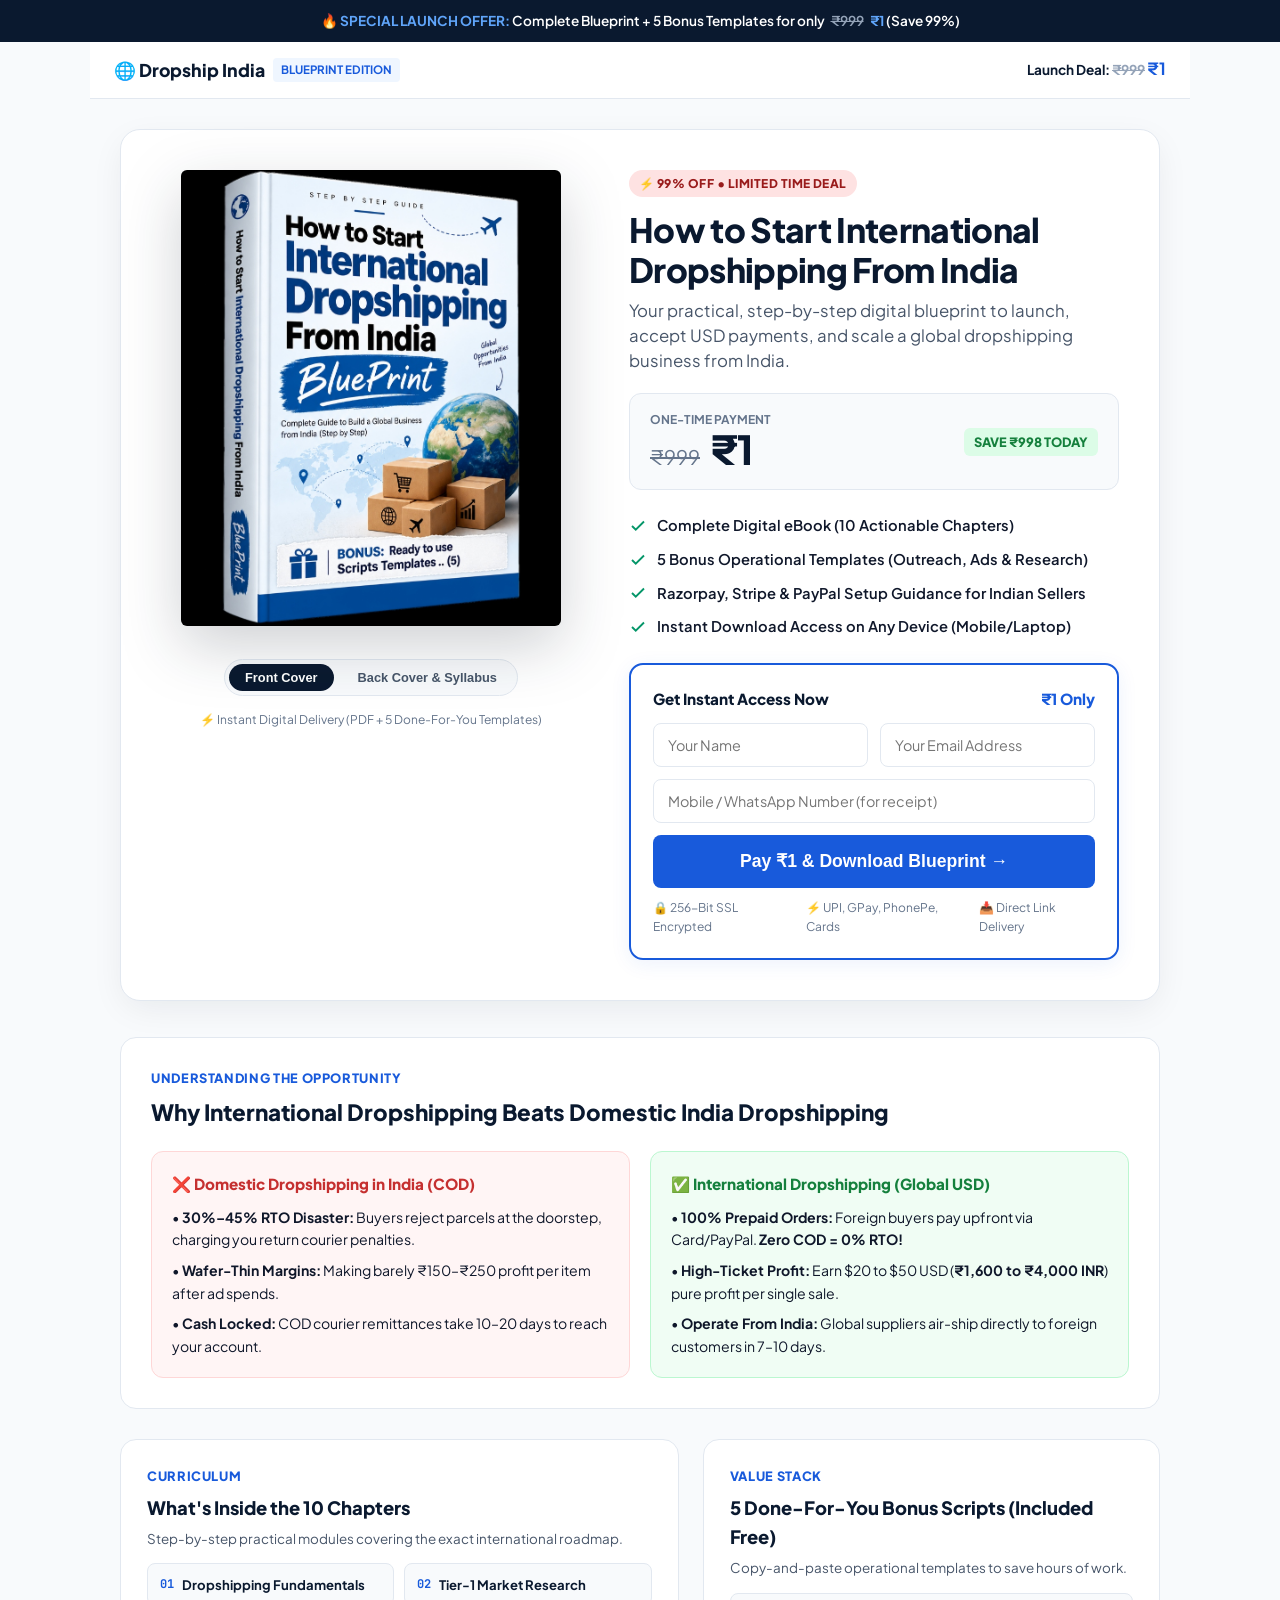
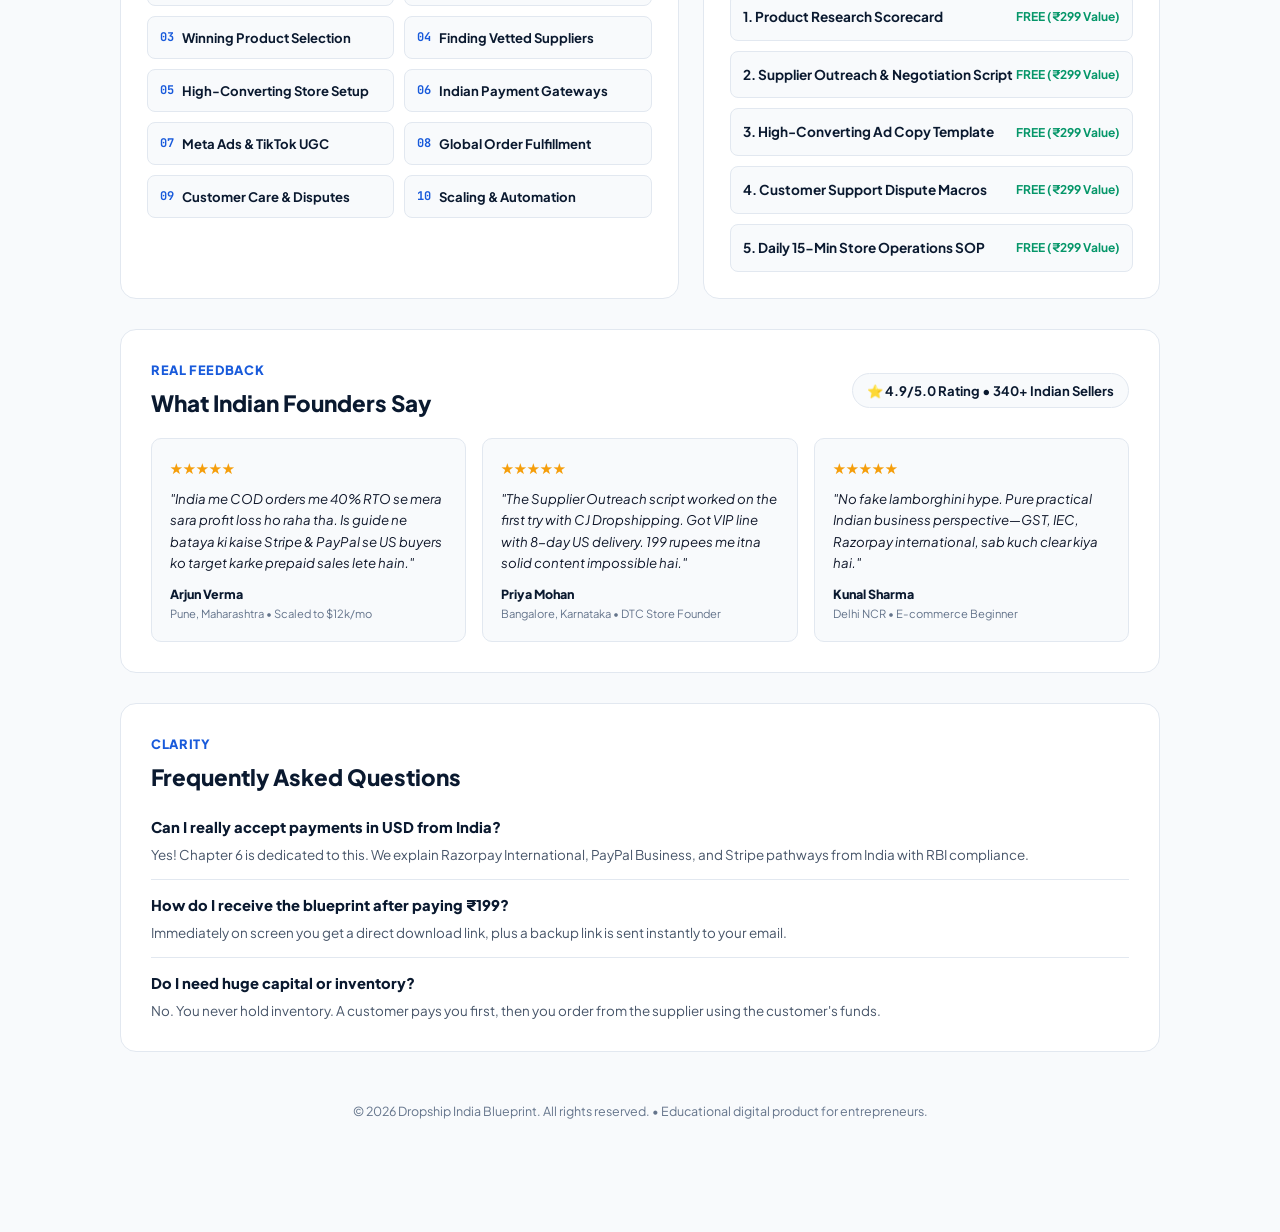
==== index.html @ 32d759e4 "Update price to ₹1 for live testing" ====
<!DOCTYPE html>
<html lang="en">
<head>
  <meta charset="UTF-8">
  <meta name="viewport" content="width=device-width, initial-scale=1.0">
  <title>How to Start International Dropshipping From India | Blueprint (₹1)</title>
  <meta name="description" content="Step-by-step practical blueprint for Indian entrepreneurs to build an international dropshipping business. Get the eBook + 5 bonus scripts for just ₹1.">

  <!-- Fonts -->
  <link rel="preconnect" href="https://fonts.googleapis.com">
  <link rel="preconnect" href="https://fonts.gstatic.com" crossorigin>
  <link href="https://fonts.googleapis.com/css2?family=Plus+Jakarta+Sans:wght@400;500;600;700;800;900&family=JetBrains+Mono:wght@500;700&display=swap" rel="stylesheet">

  <!-- Razorpay SDK -->
  <script src="https://checkout.razorpay.com/v1/checkout.js"></script>

  <style>
    :root {
      --bg: #ffffff;
      --bg-subtle: #f8fafc;
      --bg-card: #ffffff;
      --border: #e2e8f0;
      --text: #0f172a;
      --text-muted: #475569;
      --text-light: #64748b;
      --navy: #0a192f;
      --blue: #185adb;
      --blue-hover: #1246aa;
      --blue-soft: #eff6ff;
      --green: #059669;
      --green-soft: #ecfdf5;
      --font: 'Plus Jakarta Sans', sans-serif;
    }

    * { box-sizing: border-box; margin: 0; padding: 0; }
    body {
      font-family: var(--font);
      background-color: #f8fafc;
      color: var(--text);
      line-height: 1.6;
      -webkit-font-smoothing: antialiased;
      padding-bottom: 60px;
    }

    .top-banner {
      background: var(--navy);
      color: #fff;
      text-align: center;
      padding: 10px 16px;
      font-size: 0.85rem;
      font-weight: 600;
    }
    .top-banner strong { color: #60a5fa; }
    .top-banner del { color: #94a3b8; margin: 0 4px; }

    .site-nav {
      background: #ffffff;
      border-bottom: 1px solid var(--border);
      padding: 14px 24px;
      display: flex;
      align-items: center;
      justify-content: space-between;
      max-width: 1100px;
      margin: 0 auto;
    }
    .brand-mark {
      font-size: 1.1rem;
      font-weight: 800;
      color: var(--navy);
      display: flex;
      align-items: center;
      gap: 8px;
    }
    .brand-tag {
      background: var(--blue-soft);
      color: var(--blue);
      font-size: 0.72rem;
      font-weight: 700;
      padding: 3px 8px;
      border-radius: 4px;
      text-transform: uppercase;
    }

    .container {
      max-width: 1080px;
      margin: 30px auto;
      padding: 0 20px;
    }

    /* Main Product Card */
    .product-main-card {
      background: #ffffff;
      border: 1px solid var(--border);
      border-radius: 20px;
      box-shadow: 0 10px 35px -5px rgba(15, 23, 42, 0.08);
      padding: 40px;
      display: grid;
      grid-template-columns: 420px 1fr;
      gap: 48px;
      margin-bottom: 36px;
    }

    /* Left: Visual Column */
    .product-visual-col {
      display: flex;
      flex-direction: column;
      align-items: center;
    }
    .book-image-wrap {
      width: 100%;
      max-width: 380px;
      position: relative;
      margin-bottom: 16px;
    }
    .book-main-img {
      width: 100%;
      height: auto;
      border-radius: 6px;
      filter: drop-shadow(0 20px 30px rgba(15, 23, 42, 0.2));
      transition: opacity 0.2s ease;
    }
    .view-toggle-wrap {
      display: flex;
      gap: 8px;
      margin-top: 10px;
      background: var(--bg-subtle);
      padding: 4px;
      border-radius: 999px;
      border: 1px solid var(--border);
    }
    .view-btn {
      padding: 6px 16px;
      font-size: 0.8rem;
      font-weight: 700;
      color: var(--text-muted);
      background: none;
      border: none;
      border-radius: 999px;
      cursor: pointer;
    }
    .view-btn.active {
      background: var(--navy);
      color: #fff;
    }

    /* Right: Details & Direct Checkout */
    .product-info-col {
      display: flex;
      flex-direction: column;
    }
    .deal-badge {
      display: inline-flex;
      align-items: center;
      gap: 6px;
      background: #fee2e2;
      color: #991b1b;
      font-size: 0.75rem;
      font-weight: 800;
      padding: 4px 10px;
      border-radius: 999px;
      width: fit-content;
      margin-bottom: 12px;
      text-transform: uppercase;
      letter-spacing: 0.04em;
    }
    .product-title {
      font-size: 2.1rem;
      font-weight: 900;
      color: var(--navy);
      line-height: 1.2;
      margin-bottom: 8px;
      letter-spacing: -0.02em;
    }
    .product-subtitle {
      font-size: 1.05rem;
      color: var(--text-muted);
      margin-bottom: 20px;
      line-height: 1.5;
    }

    /* Price Block */
    .price-box {
      background: var(--bg-subtle);
      border: 1px solid var(--border);
      border-radius: 12px;
      padding: 16px 20px;
      display: flex;
      align-items: center;
      justify-content: space-between;
      margin-bottom: 24px;
    }
    .price-left {
      display: flex;
      align-items: baseline;
      gap: 10px;
    }
    .price-cut {
      font-size: 1.25rem;
      color: var(--text-light);
      text-decoration: line-through;
    }
    .price-current {
      font-size: 2.5rem;
      font-weight: 900;
      color: var(--navy);
      line-height: 1;
    }
    .save-tag {
      background: #dcfce7;
      color: #15803d;
      font-size: 0.8rem;
      font-weight: 800;
      padding: 4px 10px;
      border-radius: 6px;
    }

    /* What you get bullets */
    .included-list {
      list-style: none;
      display: flex;
      flex-direction: column;
      gap: 10px;
      margin-bottom: 24px;
    }
    .included-list li {
      font-size: 0.92rem;
      font-weight: 600;
      color: var(--text);
      display: flex;
      align-items: center;
      gap: 10px;
    }
    .included-list li svg {
      color: var(--green);
      flex-shrink: 0;
    }

    /* Direct On-Page Buy Form */
    .buy-form-box {
      background: #ffffff;
      border: 2px solid var(--blue);
      border-radius: 14px;
      padding: 22px;
      box-shadow: 0 4px 20px rgba(24, 90, 219, 0.08);
    }
    .form-heading {
      font-size: 0.95rem;
      font-weight: 800;
      color: var(--navy);
      margin-bottom: 12px;
      display: flex;
      align-items: center;
      justify-content: space-between;
    }
    .form-inputs-grid {
      display: grid;
      grid-template-columns: 1fr 1fr;
      gap: 12px;
      margin-bottom: 12px;
    }
    .form-field {
      width: 100%;
      padding: 12px 14px;
      border: 1px solid var(--border);
      border-radius: 8px;
      font-family: inherit;
      font-size: 0.9rem;
    }
    .form-field:focus {
      outline: none;
      border-color: var(--blue);
      box-shadow: 0 0 0 3px rgba(24, 90, 219, 0.15);
    }
    .pay-btn {
      width: 100%;
      background: var(--blue);
      color: #ffffff;
      padding: 16px;
      font-size: 1.1rem;
      font-weight: 800;
      border: none;
      border-radius: 8px;
      cursor: pointer;
      display: flex;
      align-items: center;
      justify-content: center;
      gap: 8px;
      transition: background 0.2s;
    }
    .pay-btn:hover {
      background: var(--blue-hover);
    }
    .pay-trust {
      display: flex;
      align-items: center;
      justify-content: center;
      gap: 16px;
      margin-top: 10px;
      font-size: 0.75rem;
      color: var(--text-light);
    }

    /* Comparison Bar (Why International Dropshipping) */
    .quick-why-box {
      background: #ffffff;
      border: 1px solid var(--border);
      border-radius: 16px;
      padding: 30px;
      margin-bottom: 30px;
    }
    .section-label {
      font-size: 0.8rem;
      font-weight: 800;
      color: var(--blue);
      text-transform: uppercase;
      letter-spacing: 0.05em;
      margin-bottom: 6px;
    }
    .section-h {
      font-size: 1.4rem;
      font-weight: 800;
      color: var(--navy);
      margin-bottom: 20px;
    }
    .versus-grid {
      display: grid;
      grid-template-columns: 1fr 1fr;
      gap: 20px;
    }
    .versus-col {
      padding: 20px;
      border-radius: 12px;
      font-size: 0.88rem;
    }
    .versus-bad {
      background: #fff5f5;
      border: 1px solid #fed7d7;
    }
    .versus-good {
      background: #f0fdf4;
      border: 1px solid #bbf7d0;
    }
    .versus-title {
      font-weight: 800;
      margin-bottom: 10px;
      font-size: 0.95rem;
    }
    .versus-bad .versus-title { color: #c53030; }
    .versus-good .versus-title { color: #15803d; }
    .versus-list {
      list-style: none;
      display: flex;
      flex-direction: column;
      gap: 8px;
    }

    /* Syllabus & Bonuses Combined */
    .content-breakdown {
      display: grid;
      grid-template-columns: 1.1fr 0.9fr;
      gap: 24px;
      margin-bottom: 30px;
    }
    .content-box {
      background: #ffffff;
      border: 1px solid var(--border);
      border-radius: 16px;
      padding: 26px;
    }
    .chapter-tags-grid {
      display: grid;
      grid-template-columns: 1fr 1fr;
      gap: 10px;
      margin-top: 14px;
    }
    .chapter-tag-item {
      background: var(--bg-subtle);
      border: 1px solid var(--border);
      border-radius: 8px;
      padding: 10px 12px;
      font-size: 0.82rem;
      font-weight: 700;
      color: var(--navy);
      display: flex;
      align-items: center;
      gap: 8px;
    }
    .chapter-tag-num {
      color: var(--blue);
      font-family: 'JetBrains Mono', monospace;
      font-size: 0.75rem;
    }

    .bonus-pill-list {
      display: flex;
      flex-direction: column;
      gap: 10px;
      margin-top: 14px;
    }
    .bonus-pill-card {
      background: var(--bg-subtle);
      border: 1px solid var(--border);
      border-radius: 8px;
      padding: 12px;
      display: flex;
      align-items: center;
      justify-content: space-between;
      font-size: 0.85rem;
    }
    .bonus-pill-card strong { color: var(--navy); }
    .bonus-pill-card span { color: var(--green); font-weight: 700; font-size: 0.75rem; }

    /* Customer Reviews */
    .reviews-card-box {
      background: #ffffff;
      border: 1px solid var(--border);
      border-radius: 16px;
      padding: 30px;
      margin-bottom: 30px;
    }
    .review-mini-grid {
      display: grid;
      grid-template-columns: repeat(3, 1fr);
      gap: 16px;
      margin-top: 16px;
    }
    .review-mini-item {
      background: var(--bg-subtle);
      border: 1px solid var(--border);
      border-radius: 10px;
      padding: 18px;
      display: flex;
      flex-direction: column;
      justify-content: space-between;
    }
    .review-stars { color: #f59e0b; font-size: 0.9rem; margin-bottom: 8px; }
    .review-body { font-size: 0.83rem; color: var(--text); font-style: italic; margin-bottom: 12px; }
    .review-author { font-size: 0.78rem; font-weight: 800; color: var(--navy); }
    .review-auth-loc { font-size: 0.7rem; color: var(--text-light); }

    /* Simple FAQ */
    .faq-mini-box {
      background: #ffffff;
      border: 1px solid var(--border);
      border-radius: 16px;
      padding: 30px;
      margin-bottom: 30px;
    }
    .faq-mini-q {
      margin-bottom: 14px;
      padding-bottom: 14px;
      border-bottom: 1px solid var(--border);
    }
    .faq-mini-q:last-child { margin-bottom: 0; padding-bottom: 0; border-bottom: none; }
    .faq-title { font-weight: 800; font-size: 0.92rem; color: var(--navy); margin-bottom: 4px; }
    .faq-ans { font-size: 0.84rem; color: var(--text-muted); }

    /* Footer */
    .footer-mini {
      text-align: center;
      font-size: 0.78rem;
      color: var(--text-light);
      padding: 20px 0;
    }

    /* Modal for Instant Access Confirmation */
    .modal-overlay {
      position: fixed; inset: 0; background: rgba(10, 25, 47, 0.75);
      backdrop-filter: blur(4px); display: none; align-items: center; justify-content: center; z-index: 1000; padding: 20px;
    }
    .modal-overlay.open { display: flex; }
    .modal-inner {
      background: #fff; border-radius: 16px; max-width: 500px; width: 100%; padding: 32px; text-align: center;
      box-shadow: 0 25px 50px rgba(0,0,0,0.25);
    }

    @media (max-width: 860px) {
      .product-main-card {
        grid-template-columns: 1fr;
        padding: 24px;
        gap: 30px;
      }
      .versus-grid, .content-breakdown, .review-mini-grid, .form-inputs-grid {
        grid-template-columns: 1fr;
      }
      .chapter-tags-grid {
        grid-template-columns: 1fr;
      }
    }
  </style>
</head>
<body>

  <!-- Top Deal Ribbon -->
  <div class="top-banner">
    🔥 <strong>SPECIAL LAUNCH OFFER:</strong> Complete Blueprint + 5 Bonus Templates for only <del>₹999</del> <strong>₹1</strong> (Save 99%)
  </div>

  <!-- Header -->
  <nav class="site-nav">
    <div class="brand-mark">
      <span>🌐 Dropship India</span>
      <span class="brand-tag">Blueprint Edition</span>
    </div>
    <div style="font-size: 0.85rem; font-weight: 700; color: var(--navy);">
      Launch Deal: <del style="color:#94a3b8;">₹999</del> <span style="color:var(--blue); font-size:1.05rem;">₹1</span>
    </div>
  </nav>

  <main class="container">

    <!-- ==================== MAIN PRODUCT SHOWCASE & CHECKOUT ==================== -->
    <section class="product-main-card">
      
      <!-- Visual Column -->
      <div class="product-visual-col">
        <div class="book-image-wrap">
          <img src="assets/images/book-front.jpg" alt="Blueprint eBook Cover Mockup" class="book-main-img" id="bookImg">
        </div>
        <div class="view-toggle-wrap">
          <button class="view-btn active" id="btnFront" onclick="showCover('front')">Front Cover</button>
          <button class="view-btn" id="btnBack" onclick="showCover('back')">Back Cover & Syllabus</button>
        </div>
        <div style="margin-top: 14px; font-size: 0.75rem; color: var(--text-light); text-align: center;">
          ⚡ Instant Digital Delivery (PDF + 5 Done-For-You Templates)
        </div>
      </div>

      <!-- Info & Direct Buy Column -->
      <div class="product-info-col">
        <div class="deal-badge">⚡ 99% OFF • LIMITED TIME DEAL</div>
        
        <h1 class="product-title">How to Start International Dropshipping From India</h1>
        <p class="product-subtitle">
          Your practical, step-by-step digital blueprint to launch, accept USD payments, and scale a global dropshipping business from India.
        </p>

        <!-- Price Anchor -->
        <div class="price-box">
          <div>
            <div style="font-size: 0.75rem; font-weight: 700; color: var(--text-light); text-transform: uppercase;">One-Time Payment</div>
            <div class="price-left">
              <span class="price-cut">₹999</span>
              <span class="price-current">₹1</span>
            </div>
          </div>
          <span class="save-tag">SAVE ₹998 TODAY</span>
        </div>

        <!-- Inclusions Checklist -->
        <ul class="included-list">
          <li>
            <svg width="18" height="18" viewBox="0 0 24 24" fill="none" stroke="currentColor" stroke-width="2.5"><polyline points="20 6 9 17 4 12"></polyline></svg>
            <span>Complete Digital eBook (10 Actionable Chapters)</span>
          </li>
          <li>
            <svg width="18" height="18" viewBox="0 0 24 24" fill="none" stroke="currentColor" stroke-width="2.5"><polyline points="20 6 9 17 4 12"></polyline></svg>
            <span>5 Bonus Operational Templates (Outreach, Ads & Research)</span>
          </li>
          <li>
            <svg width="18" height="18" viewBox="0 0 24 24" fill="none" stroke="currentColor" stroke-width="2.5"><polyline points="20 6 9 17 4 12"></polyline></svg>
            <span>Razorpay, Stripe & PayPal Setup Guidance for Indian Sellers</span>
          </li>
          <li>
            <svg width="18" height="18" viewBox="0 0 24 24" fill="none" stroke="currentColor" stroke-width="2.5"><polyline points="20 6 9 17 4 12"></polyline></svg>
            <span>Instant Download Access on Any Device (Mobile/Laptop)</span>
          </li>
        </ul>

        <!-- Direct Purchase Action Form -->
        <div class="buy-form-box">
          <div class="form-heading">
            <span>Get Instant Access Now</span>
            <span style="color: var(--blue);">₹1 Only</span>
          </div>

          <form id="instantBuyForm" onsubmit="processPayment(event)">
            <div class="form-inputs-grid">
              <input type="text" id="custName" class="form-field" placeholder="Your Name" required>
              <input type="email" id="custEmail" class="form-field" placeholder="Your Email Address" required>
            </div>
            <input type="tel" id="custPhone" class="form-field" placeholder="Mobile / WhatsApp Number (for receipt)" style="margin-bottom: 12px;" required>

            <button type="submit" class="pay-btn" id="payButton">
              Pay ₹1 & Download Blueprint &rarr;
            </button>
          </form>

          <div class="pay-trust">
            <span>🔒 256-Bit SSL Encrypted</span>
            <span>⚡ UPI, GPay, PhonePe, Cards</span>
            <span>📥 Direct Link Delivery</span>
          </div>
        </div>

      </div>

    </section>

    <!-- ==================== WHAT IS INTERNATIONAL DROPSHIPPING ==================== -->
    <section class="quick-why-box">
      <div class="section-label">Understanding The Opportunity</div>
      <h2 class="section-h">Why International Dropshipping Beats Domestic India Dropshipping</h2>

      <div class="versus-grid">
        <div class="versus-col versus-bad">
          <div class="versus-title">❌ Domestic Dropshipping in India (COD)</div>
          <ul class="versus-list">
            <li>• <strong>30%–45% RTO Disaster:</strong> Buyers reject parcels at the doorstep, charging you return courier penalties.</li>
            <li>• <strong>Wafer-Thin Margins:</strong> Making barely ₹150–₹250 profit per item after ad spends.</li>
            <li>• <strong>Cash Locked:</strong> COD courier remittances take 10–20 days to reach your account.</li>
          </ul>
        </div>

        <div class="versus-col versus-good">
          <div class="versus-title">✅ International Dropshipping (Global USD)</div>
          <ul class="versus-list">
            <li>• <strong>100% Prepaid Orders:</strong> Foreign buyers pay upfront via Card/PayPal. <strong>Zero COD = 0% RTO!</strong></li>
            <li>• <strong>High-Ticket Profit:</strong> Earn $20 to $50 USD (<strong>₹1,600 to ₹4,000 INR</strong>) pure profit per single sale.</li>
            <li>• <strong>Operate From India:</strong> Global suppliers air-ship directly to foreign customers in 7–10 days.</li>
          </ul>
        </div>
      </div>
    </section>

    <!-- ==================== WHAT'S INSIDE + BONUSES ==================== -->
    <section class="content-breakdown">
      
      <!-- Chapters -->
      <div class="content-box">
        <div class="section-label">Curriculum</div>
        <h3 style="font-size: 1.15rem; font-weight: 800; color: var(--navy); margin-bottom: 6px;">
          What's Inside the 10 Chapters
        </h3>
        <p style="font-size: 0.84rem; color: var(--text-muted);">Step-by-step practical modules covering the exact international roadmap.</p>

        <div class="chapter-tags-grid">
          <div class="chapter-tag-item"><span class="chapter-tag-num">01</span> Dropshipping Fundamentals</div>
          <div class="chapter-tag-item"><span class="chapter-tag-num">02</span> Tier-1 Market Research</div>
          <div class="chapter-tag-item"><span class="chapter-tag-num">03</span> Winning Product Selection</div>
          <div class="chapter-tag-item"><span class="chapter-tag-num">04</span> Finding Vetted Suppliers</div>
          <div class="chapter-tag-item"><span class="chapter-tag-num">05</span> High-Converting Store Setup</div>
          <div class="chapter-tag-item"><span class="chapter-tag-num">06</span> Indian Payment Gateways</div>
          <div class="chapter-tag-item"><span class="chapter-tag-num">07</span> Meta Ads & TikTok UGC</div>
          <div class="chapter-tag-item"><span class="chapter-tag-num">08</span> Global Order Fulfillment</div>
          <div class="chapter-tag-item"><span class="chapter-tag-num">09</span> Customer Care & Disputes</div>
          <div class="chapter-tag-item"><span class="chapter-tag-num">10</span> Scaling & Automation</div>
        </div>
      </div>

      <!-- 5 Bonuses -->
      <div class="content-box">
        <div class="section-label">Value Stack</div>
        <h3 style="font-size: 1.15rem; font-weight: 800; color: var(--navy); margin-bottom: 6px;">
          5 Done-For-You Bonus Scripts (Included Free)
        </h3>
        <p style="font-size: 0.84rem; color: var(--text-muted);">Copy-and-paste operational templates to save hours of work.</p>

        <div class="bonus-pill-list">
          <div class="bonus-pill-card">
            <strong>1. Product Research Scorecard</strong>
            <span>FREE (₹299 Value)</span>
          </div>
          <div class="bonus-pill-card">
            <strong>2. Supplier Outreach & Negotiation Script</strong>
            <span>FREE (₹299 Value)</span>
          </div>
          <div class="bonus-pill-card">
            <strong>3. High-Converting Ad Copy Template</strong>
            <span>FREE (₹299 Value)</span>
          </div>
          <div class="bonus-pill-card">
            <strong>4. Customer Support Dispute Macros</strong>
            <span>FREE (₹299 Value)</span>
          </div>
          <div class="bonus-pill-card">
            <strong>5. Daily 15-Min Store Operations SOP</strong>
            <span>FREE (₹299 Value)</span>
          </div>
        </div>
      </div>

    </section>

    <!-- ==================== CUSTOMER REVIEWS ==================== -->
    <section class="reviews-card-box">
      <div style="display: flex; align-items: center; justify-content: space-between; flex-wrap: wrap; gap: 10px;">
        <div>
          <div class="section-label">Real Feedback</div>
          <h2 class="section-h" style="margin-bottom: 0;">What Indian Founders Say</h2>
        </div>
        <div style="background: var(--bg-subtle); padding: 6px 14px; border-radius: 999px; border: 1px solid var(--border); font-size: 0.82rem; font-weight: 700; color: var(--navy);">
          ⭐ 4.9/5.0 Rating • 340+ Indian Sellers
        </div>
      </div>

      <div class="review-mini-grid">
        <div class="review-mini-item">
          <div>
            <div class="review-stars">★★★★★</div>
            <p class="review-body">
              "India me COD orders me 40% RTO se mera sara profit loss ho raha tha. Is guide ne bataya ki kaise Stripe & PayPal se US buyers ko target karke prepaid sales lete hain."
            </p>
          </div>
          <div>
            <div class="review-author">Arjun Verma</div>
            <div class="review-auth-loc">Pune, Maharashtra • Scaled to $12k/mo</div>
          </div>
        </div>

        <div class="review-mini-item">
          <div>
            <div class="review-stars">★★★★★</div>
            <p class="review-body">
              "The Supplier Outreach script worked on the first try with CJ Dropshipping. Got VIP line with 8-day US delivery. 199 rupees me itna solid content impossible hai."
            </p>
          </div>
          <div>
            <div class="review-author">Priya Mohan</div>
            <div class="review-auth-loc">Bangalore, Karnataka • DTC Store Founder</div>
          </div>
        </div>

        <div class="review-mini-item">
          <div>
            <div class="review-stars">★★★★★</div>
            <p class="review-body">
              "No fake lamborghini hype. Pure practical Indian business perspective—GST, IEC, Razorpay international, sab kuch clear kiya hai."
            </p>
          </div>
          <div>
            <div class="review-author">Kunal Sharma</div>
            <div class="review-auth-loc">Delhi NCR • E-commerce Beginner</div>
          </div>
        </div>
      </div>
    </section>

    <!-- ==================== SIMPLE FAQ ==================== -->
    <section class="faq-mini-box">
      <div class="section-label">Clarity</div>
      <h2 class="section-h">Frequently Asked Questions</h2>

      <div class="faq-mini-q">
        <div class="faq-title">Can I really accept payments in USD from India?</div>
        <div class="faq-ans">Yes! Chapter 6 is dedicated to this. We explain Razorpay International, PayPal Business, and Stripe pathways from India with RBI compliance.</div>
      </div>

      <div class="faq-mini-q">
        <div class="faq-title">How do I receive the blueprint after paying ₹199?</div>
        <div class="faq-ans">Immediately on screen you get a direct download link, plus a backup link is sent instantly to your email.</div>
      </div>

      <div class="faq-mini-q">
        <div class="faq-title">Do I need huge capital or inventory?</div>
        <div class="faq-ans">No. You never hold inventory. A customer pays you first, then you order from the supplier using the customer's funds.</div>
      </div>
    </section>

    <!-- Footer -->
    <footer class="footer-mini">
      © 2026 Dropship India Blueprint. All rights reserved. • Educational digital product for entrepreneurs.
    </footer>

  </main>

  <!-- ==================== CONFIRMATION MODAL ==================== -->
  <div class="modal-overlay" id="successModal">
    <div class="modal-inner" style="max-width: 480px; text-align: center; padding: 32px 28px;">
      <div style="width: 60px; height: 60px; background: #ecfdf5; color: #059669; border: 2px solid #a7f3d0; border-radius: 50%; display: flex; align-items: center; justify-content: center; margin: 0 auto 16px; box-shadow: 0 0 20px rgba(16, 185, 129, 0.2);">
        <svg width="32" height="32" viewBox="0 0 24 24" fill="none" stroke="currentColor" stroke-width="2.5"><polyline points="20 6 9 17 4 12"></polyline></svg>
      </div>
      <span style="display: inline-block; background: #ecfdf5; color: #065f46; font-size: 0.75rem; font-weight: 800; padding: 4px 10px; border-radius: 999px; text-transform: uppercase; letter-spacing: 0.05em; margin-bottom: 8px;">Payment Verified & Confirmed</span>
      <h3 style="font-size: 1.5rem; font-weight: 800; color: #0f172a; margin-bottom: 8px;">Access Your Blueprint Now!</h3>
      <p style="font-size: 0.9rem; color: #475569; margin-bottom: 22px; line-height: 1.5;" id="orderMsg">
        Thank you! Your payment of <strong>₹1</strong> has been verified. Click below to open and access your digital product.
      </p>

      <!-- Digital Product Access Link Box -->
      <div style="background: #f0fdf4; border: 1.5px solid #86efac; border-radius: 12px; padding: 20px; margin-bottom: 20px; text-align: center;">
        <div style="font-size: 0.82rem; font-weight: 800; color: #166534; text-transform: uppercase; letter-spacing: 0.05em; margin-bottom: 12px;">
          🚀 Your Digital Product Is Ready:
        </div>
        
        <a 
          id="productOpenLink"
          href="https://dropshipglobal.vercel.app" 
          target="_blank" 
          rel="noopener noreferrer"
          style="display: flex; align-items: center; justify-content: center; gap: 10px; width: 100%; padding: 15px 20px; background: #16a34a; color: #ffffff; text-decoration: none; border-radius: 10px; font-weight: 800; font-size: 1.05rem; box-shadow: 0 4px 14px rgba(22, 163, 74, 0.4); transition: all 0.2s ease;"
          onmouseover="this.style.background='#15803d'; this.style.transform='translateY(-1px)';"
          onmouseout="this.style.background='#16a34a'; this.style.transform='translateY(0)';"
        >
          <span>Open Link &rarr;</span>
        </a>

        <div style="margin-top: 12px; font-size: 0.8rem; color: #4b5563;">
          Opens in a new tab: <span style="font-family: monospace; color: #15803d; font-weight: 700;">dropshipglobal.vercel.app</span>
        </div>
      </div>

      <div style="display: flex; gap: 10px;">
        <button style="flex: 1; padding: 11px; background: #f1f5f9; color: #475569; border: 1px solid #cbd5e1; border-radius: 8px; font-weight: 700; font-size: 0.85rem; cursor: pointer;" onclick="document.getElementById('successModal').classList.remove('open')">
          Close Window
        </button>
      </div>
    </div>
  </div>

  <script>
    // --- Razorpay API Gateway Configuration ---
    // Connected to your Live Razorpay Account:
    window.RAZORPAY_CONFIG = {
      key_id: "rzp_live_TbXpMHWLFUG29I", // Your Live Razorpay Key
      amount: 100,                      // 100 paise = ₹1 (Testing Mode)
      currency: "INR",
      name: "Dropship India",
      description: "International Dropshipping Blueprint (PDF + 5 Bonuses)",
      image: "assets/images/book-front.jpg"
    };

    function showCover(type) {
      const img = document.getElementById('bookImg');
      const btnF = document.getElementById('btnFront');
      const btnB = document.getElementById('btnBack');
      if (type === 'front') {
        img.src = "assets/images/book-front.jpg";
        btnF.classList.add('active');
        btnB.classList.remove('active');
      } else {
        img.src = "assets/images/book-back.jpg";
        btnB.classList.add('active');
        btnF.classList.remove('active');
      }
    }

    let currentServerOrderId = null;

    async function processPayment(e) {
      e.preventDefault();
      const name = document.getElementById('custName').value.trim();
      const email = document.getElementById('custEmail').value.trim();
      const phone = document.getElementById('custPhone').value.trim();
      const btn = document.getElementById('payButton');

      if (!name || !email || !phone) {
        alert("Please fill in Name, Email and Mobile number.");
        return;
      }

      btn.disabled = true;
      btn.textContent = "Opening Payment Gateway...";

      // Record lead as Abandoned on server immediately
      try {
        const initRes = await fetch('/api/order/initiate', {
          method: 'POST',
          headers: { 'Content-Type': 'application/json' },
          body: JSON.stringify({ name, email, phone })
        });
        const initData = await initRes.json();
        if (initData.success) {
          currentServerOrderId = initData.orderId;
        }
      } catch (e) {
        console.warn('Order initiate note:', e.message);
      }

      // Check if Razorpay SDK is loaded
      if (typeof window.Razorpay === 'undefined') {
        // Dynamically load SDK if not loaded yet
        const script = document.createElement('script');
        script.src = "https://checkout.razorpay.com/v1/checkout.js";
        script.onload = () => {
          launchRazorpay(name, email, phone, btn);
        };
        script.onerror = () => {
          alert("Could not load Razorpay SDK. Please check your internet connection.");
          btn.disabled = false;
          btn.textContent = "Pay ₹1 & Download Blueprint →";
        };
        document.body.appendChild(script);
      } else {
        launchRazorpay(name, email, phone, btn);
      }
    }

    function launchRazorpay(name, email, phone, btn) {
      try {
        const options = {
          key: window.RAZORPAY_CONFIG.key_id,
          amount: window.RAZORPAY_CONFIG.amount,
          currency: window.RAZORPAY_CONFIG.currency,
          name: window.RAZORPAY_CONFIG.name,
          description: window.RAZORPAY_CONFIG.description,
          image: window.RAZORPAY_CONFIG.image,
          prefill: {
            name: name,
            email: email,
            contact: phone
          },
          theme: {
            color: "#185adb"
          },
          handler: async function (response) {
            btn.disabled = false;
            btn.textContent = "Pay ₹1 & Download Blueprint →";

            // Mark order as PAID on server
            try {
              await fetch('/api/order/complete', {
                method: 'POST',
                headers: { 'Content-Type': 'application/json' },
                body: JSON.stringify({
                  orderId: currentServerOrderId,
                  name: name,
                  email: email,
                  phone: phone,
                  payment_id: response.razorpay_payment_id
                })
              });
            } catch (e) {
              console.warn('Order complete mark note:', e.message);
            }

            finishOrder(name, email, response.razorpay_payment_id);
          },
          modal: {
            ondismiss: function () {
              btn.disabled = false;
              btn.textContent = "Pay ₹1 & Download Blueprint →";
            }
          }
        };

        const rzp = new window.Razorpay(options);
        rzp.on('payment.failed', function (failedRes) {
          alert('Payment was not completed: ' + (failedRes.error.description || 'Cancelled'));
          btn.disabled = false;
          btn.textContent = "Pay ₹1 & Download Blueprint →";
        });
        rzp.open();

      } catch (err) {
        console.error("Razorpay Launch Error:", err);
        alert("Could not launch Razorpay: " + err.message);
        btn.disabled = false;
        btn.textContent = "Pay ₹1 & Download Blueprint →";
      }
    }

    function finishOrder(name, email, payId) {
      const btn = document.getElementById('payButton');
      btn.disabled = false;
      btn.textContent = "Pay ₹1 & Download Blueprint →";
      document.getElementById('orderMsg').innerHTML = `
        Thank you <strong>${name}</strong>! Your transaction <code>${payId}</code> of <strong>₹1</strong> is verified. Click <strong>"Open Link"</strong> below to access your digital product.
      `;
      document.getElementById('successModal').classList.add('open');
    }
  </script>

</body>
</html>
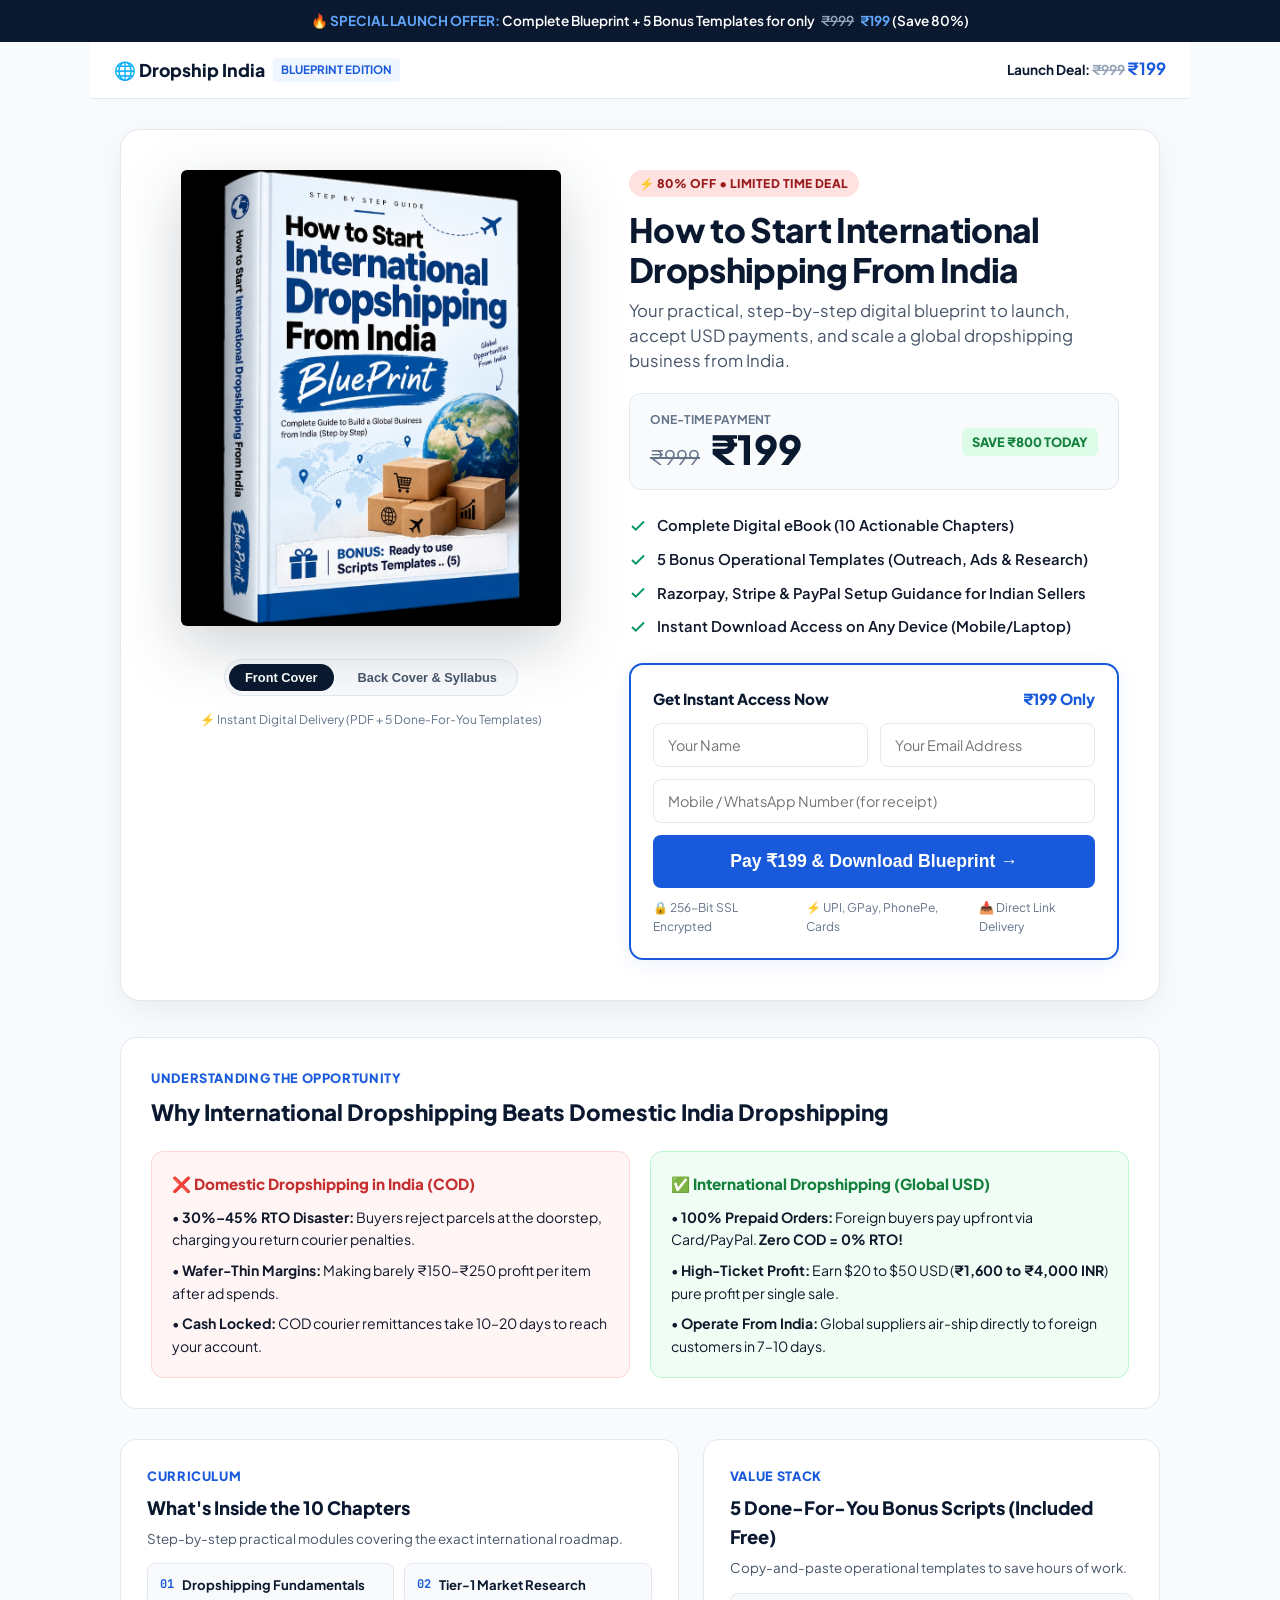
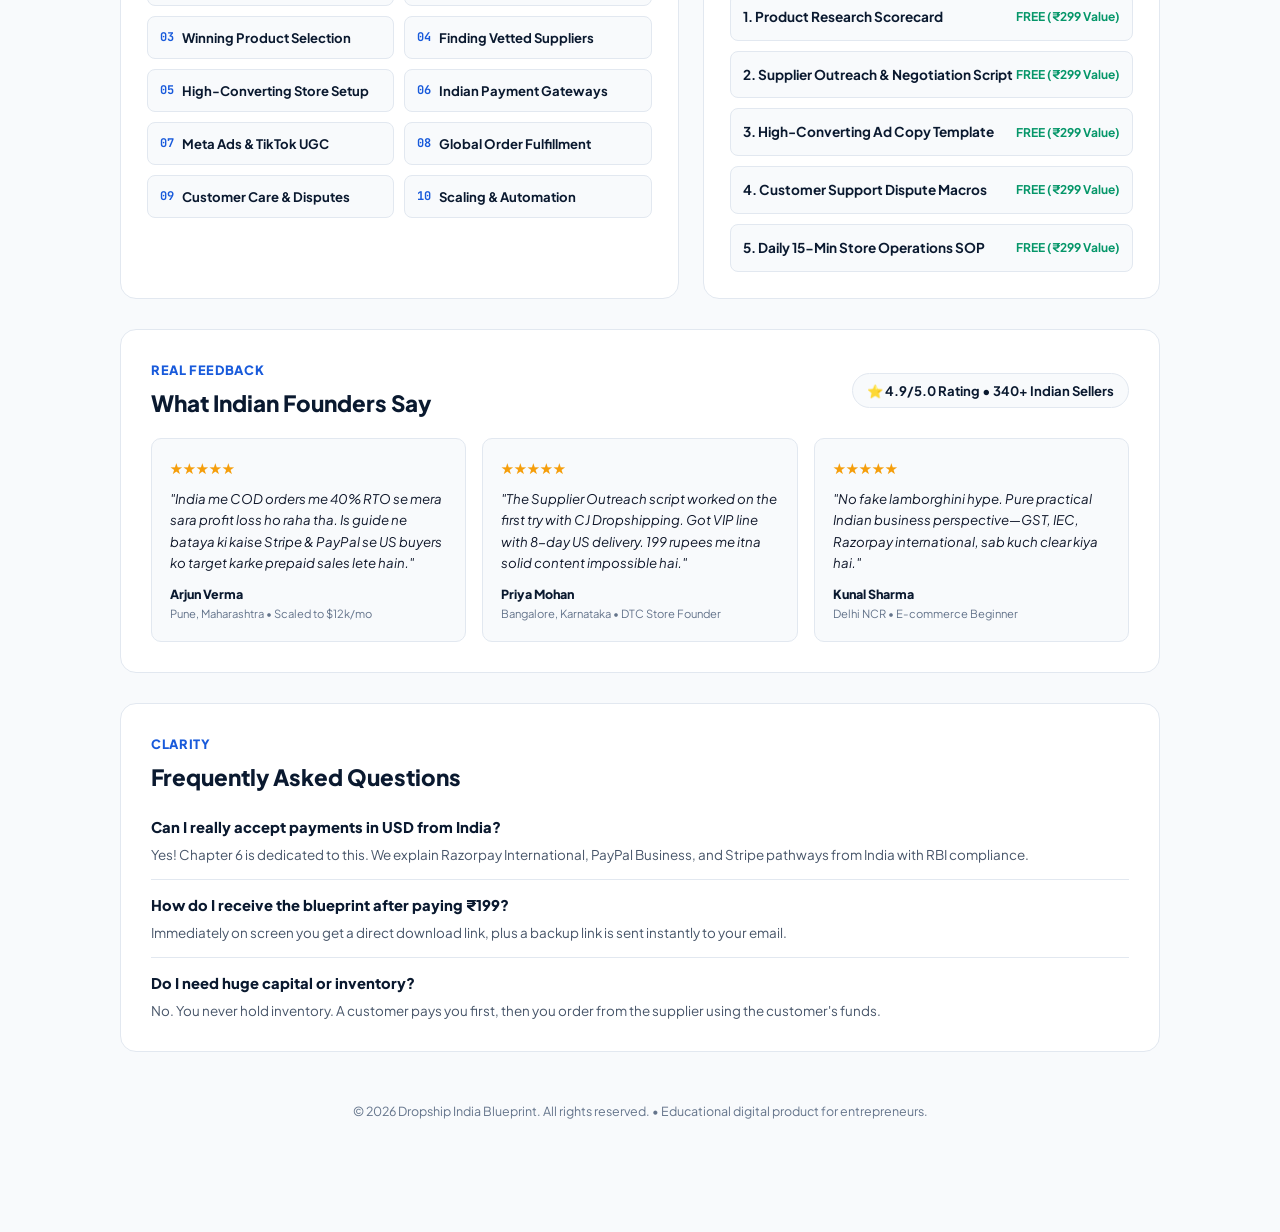
==== commit 0b2f5c93: "Revert "Update price to ₹1 for live testing" This reverts commit 32d759e4378c25410eae84165c4237debf3" ====
--- a/index.html
+++ b/index.html
@@ -3,8 +3,8 @@
 <head>
   <meta charset="UTF-8">
   <meta name="viewport" content="width=device-width, initial-scale=1.0">
-  <title>How to Start International Dropshipping From India | Blueprint (₹1)</title>
-  <meta name="description" content="Step-by-step practical blueprint for Indian entrepreneurs to build an international dropshipping business. Get the eBook + 5 bonus scripts for just ₹1.">
+  <title>How to Start International Dropshipping From India | Blueprint (₹199)</title>
+  <meta name="description" content="Step-by-step practical blueprint for Indian entrepreneurs to build an international dropshipping business. Get the eBook + 5 bonus scripts for just ₹199.">
 
   <!-- Fonts -->
   <link rel="preconnect" href="https://fonts.googleapis.com">
@@ -493,7 +493,7 @@
 
   <!-- Top Deal Ribbon -->
   <div class="top-banner">
-    🔥 <strong>SPECIAL LAUNCH OFFER:</strong> Complete Blueprint + 5 Bonus Templates for only <del>₹999</del> <strong>₹1</strong> (Save 99%)
+    🔥 <strong>SPECIAL LAUNCH OFFER:</strong> Complete Blueprint + 5 Bonus Templates for only <del>₹999</del> <strong>₹199</strong> (Save 80%)
   </div>
 
   <!-- Header -->
@@ -503,7 +503,7 @@
       <span class="brand-tag">Blueprint Edition</span>
     </div>
     <div style="font-size: 0.85rem; font-weight: 700; color: var(--navy);">
-      Launch Deal: <del style="color:#94a3b8;">₹999</del> <span style="color:var(--blue); font-size:1.05rem;">₹1</span>
+      Launch Deal: <del style="color:#94a3b8;">₹999</del> <span style="color:var(--blue); font-size:1.05rem;">₹199</span>
     </div>
   </nav>
 
@@ -528,7 +528,7 @@
 
       <!-- Info & Direct Buy Column -->
       <div class="product-info-col">
-        <div class="deal-badge">⚡ 99% OFF • LIMITED TIME DEAL</div>
+        <div class="deal-badge">⚡ 80% OFF • LIMITED TIME DEAL</div>
         
         <h1 class="product-title">How to Start International Dropshipping From India</h1>
         <p class="product-subtitle">
@@ -541,10 +541,10 @@
             <div style="font-size: 0.75rem; font-weight: 700; color: var(--text-light); text-transform: uppercase;">One-Time Payment</div>
             <div class="price-left">
               <span class="price-cut">₹999</span>
-              <span class="price-current">₹1</span>
+              <span class="price-current">₹199</span>
             </div>
           </div>
-          <span class="save-tag">SAVE ₹998 TODAY</span>
+          <span class="save-tag">SAVE ₹800 TODAY</span>
         </div>
 
         <!-- Inclusions Checklist -->
@@ -571,7 +571,7 @@
         <div class="buy-form-box">
           <div class="form-heading">
             <span>Get Instant Access Now</span>
-            <span style="color: var(--blue);">₹1 Only</span>
+            <span style="color: var(--blue);">₹199 Only</span>
           </div>
 
           <form id="instantBuyForm" onsubmit="processPayment(event)">
@@ -582,7 +582,7 @@
             <input type="tel" id="custPhone" class="form-field" placeholder="Mobile / WhatsApp Number (for receipt)" style="margin-bottom: 12px;" required>
 
             <button type="submit" class="pay-btn" id="payButton">
-              Pay ₹1 & Download Blueprint &rarr;
+              Pay ₹199 & Download Blueprint &rarr;
             </button>
           </form>
 
@@ -773,7 +773,7 @@
       <span style="display: inline-block; background: #ecfdf5; color: #065f46; font-size: 0.75rem; font-weight: 800; padding: 4px 10px; border-radius: 999px; text-transform: uppercase; letter-spacing: 0.05em; margin-bottom: 8px;">Payment Verified & Confirmed</span>
       <h3 style="font-size: 1.5rem; font-weight: 800; color: #0f172a; margin-bottom: 8px;">Access Your Blueprint Now!</h3>
       <p style="font-size: 0.9rem; color: #475569; margin-bottom: 22px; line-height: 1.5;" id="orderMsg">
-        Thank you! Your payment of <strong>₹1</strong> has been verified. Click below to open and access your digital product.
+        Thank you! Your payment of <strong>₹199</strong> has been verified. Click below to open and access your digital product.
       </p>
 
       <!-- Digital Product Access Link Box -->
@@ -812,7 +812,7 @@
     // Connected to your Live Razorpay Account:
     window.RAZORPAY_CONFIG = {
       key_id: "rzp_live_TbXpMHWLFUG29I", // Your Live Razorpay Key
-      amount: 100,                      // 100 paise = ₹1 (Testing Mode)
+      amount: 19900,                    // 19900 paise = ₹199
       currency: "INR",
       name: "Dropship India",
       description: "International Dropshipping Blueprint (PDF + 5 Bonuses)",
@@ -877,7 +877,7 @@
         script.onerror = () => {
           alert("Could not load Razorpay SDK. Please check your internet connection.");
           btn.disabled = false;
-          btn.textContent = "Pay ₹1 & Download Blueprint →";
+          btn.textContent = "Pay ₹199 & Download Blueprint →";
         };
         document.body.appendChild(script);
       } else {
@@ -904,7 +904,7 @@
           },
           handler: async function (response) {
             btn.disabled = false;
-            btn.textContent = "Pay ₹1 & Download Blueprint →";
+            btn.textContent = "Pay ₹199 & Download Blueprint →";
 
             // Mark order as PAID on server
             try {
@@ -928,7 +928,7 @@
           modal: {
             ondismiss: function () {
               btn.disabled = false;
-              btn.textContent = "Pay ₹1 & Download Blueprint →";
+              btn.textContent = "Pay ₹199 & Download Blueprint →";
             }
           }
         };
@@ -937,7 +937,7 @@
         rzp.on('payment.failed', function (failedRes) {
           alert('Payment was not completed: ' + (failedRes.error.description || 'Cancelled'));
           btn.disabled = false;
-          btn.textContent = "Pay ₹1 & Download Blueprint →";
+          btn.textContent = "Pay ₹199 & Download Blueprint →";
         });
         rzp.open();
 
@@ -945,16 +945,16 @@
         console.error("Razorpay Launch Error:", err);
         alert("Could not launch Razorpay: " + err.message);
         btn.disabled = false;
-        btn.textContent = "Pay ₹1 & Download Blueprint →";
+        btn.textContent = "Pay ₹199 & Download Blueprint →";
       }
     }
 
     function finishOrder(name, email, payId) {
       const btn = document.getElementById('payButton');
       btn.disabled = false;
-      btn.textContent = "Pay ₹1 & Download Blueprint →";
+      btn.textContent = "Pay ₹199 & Download Blueprint →";
       document.getElementById('orderMsg').innerHTML = `
-        Thank you <strong>${name}</strong>! Your transaction <code>${payId}</code> of <strong>₹1</strong> is verified. Click <strong>"Open Link"</strong> below to access your digital product.
+        Thank you <strong>${name}</strong>! Your transaction <code>${payId}</code> of <strong>₹199</strong> is verified. Click <strong>"Open Link"</strong> below to access your digital product.
       `;
       document.getElementById('successModal').classList.add('open');
     }
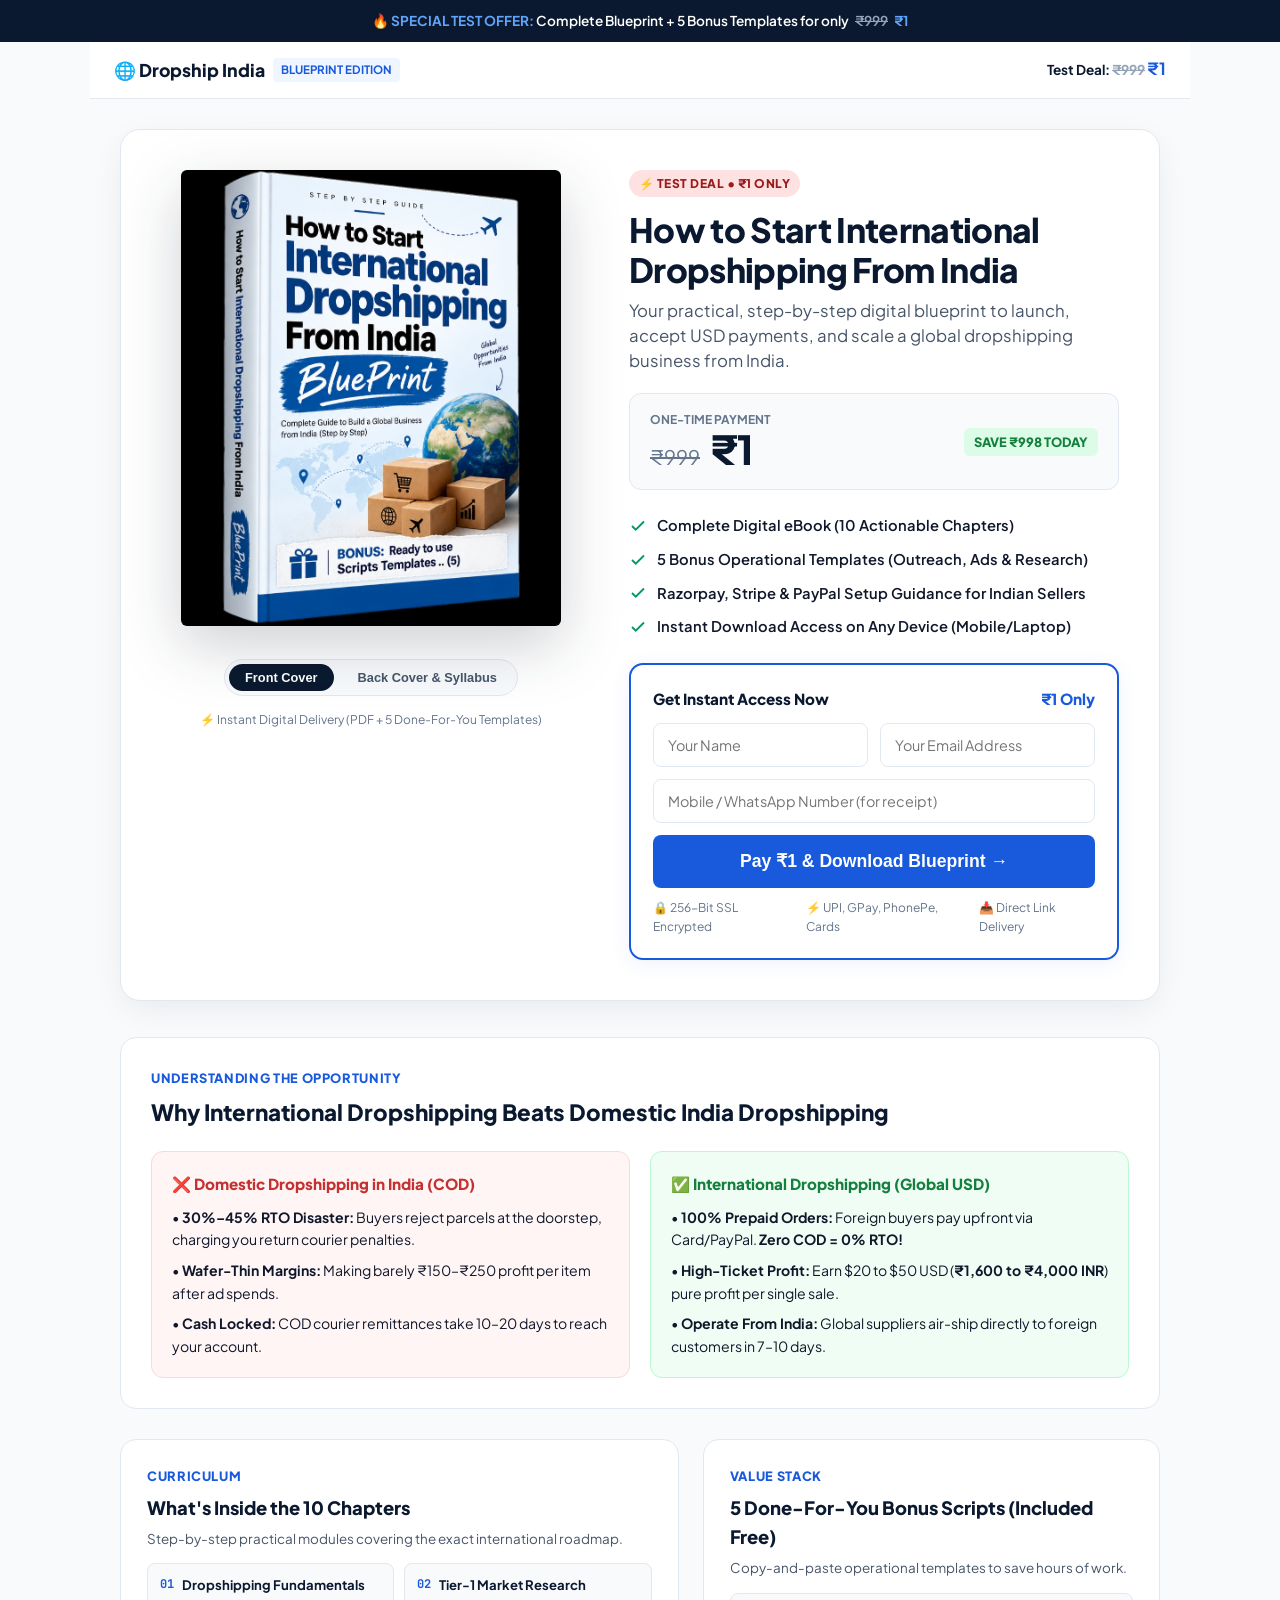
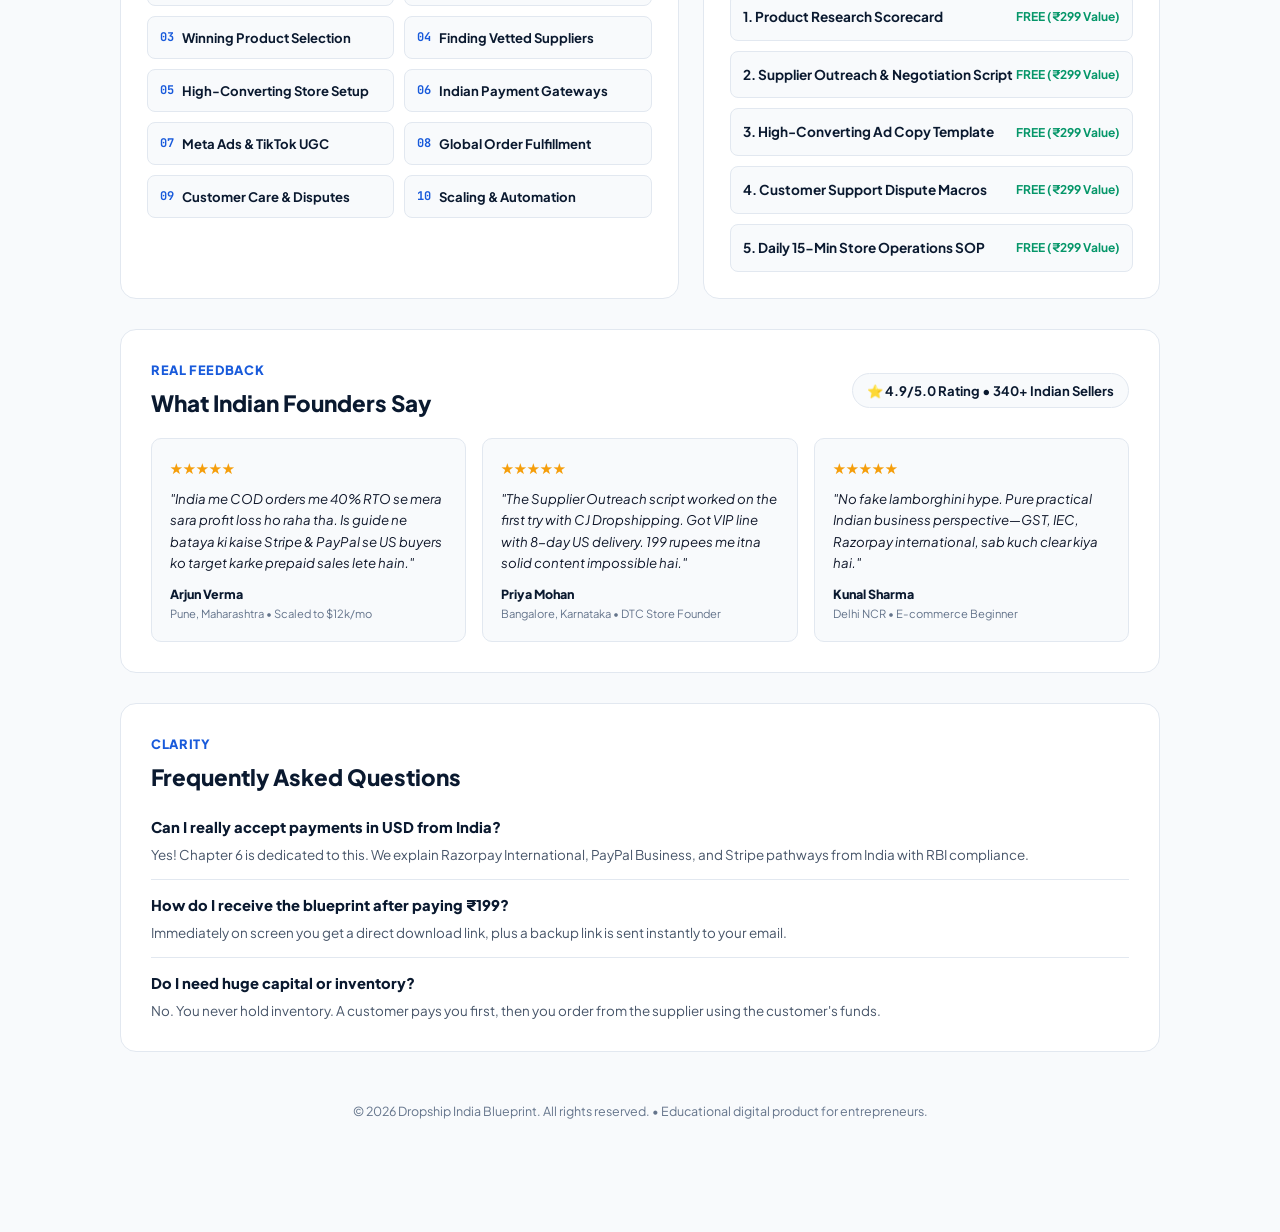
==== commit e7d25601: "feat: upgrade admin panel to advanced command center, fix multi-url routing, and set test price to 1" ====
--- a/index.html
+++ b/index.html
@@ -3,6 +3,25 @@
 <head>
   <meta charset="UTF-8">
   <meta name="viewport" content="width=device-width, initial-scale=1.0">
+
+  <!-- Meta Pixel Code -->
+  <script>
+    !function(f,b,e,v,n,t,s)
+    {if(f.fbq)return;n=f.fbq=function(){n.callMethod?
+    n.callMethod.apply(n,arguments):n.queue.push(arguments)};
+    if(!f._fbq)f._fbq=n;n.push=n;n.loaded=!0;n.version='2.0';
+    n.queue=[];t=b.createElement(e);t.async=!0;
+    t.src=v;s=b.getElementsByTagName(e)[0];
+    s.parentNode.insertBefore(t,s)}(window, document,'script',
+    'https://connect.facebook.net/en_US/fbevents.js');
+    fbq('init', '4879107795666392');
+    fbq('track', 'PageView');
+  </script>
+  <noscript><img height="1" width="1" style="display:none"
+    src="https://www.facebook.com/tr?id=4879107795666392&ev=PageView&noscript=1"
+  /></noscript>
+  <!-- End Meta Pixel Code -->
+
   <title>How to Start International Dropshipping From India | Blueprint (₹199)</title>
   <meta name="description" content="Step-by-step practical blueprint for Indian entrepreneurs to build an international dropshipping business. Get the eBook + 5 bonus scripts for just ₹199.">
 
@@ -493,7 +512,7 @@
 
   <!-- Top Deal Ribbon -->
   <div class="top-banner">
-    🔥 <strong>SPECIAL LAUNCH OFFER:</strong> Complete Blueprint + 5 Bonus Templates for only <del>₹999</del> <strong>₹199</strong> (Save 80%)
+    🔥 <strong>SPECIAL TEST OFFER:</strong> Complete Blueprint + 5 Bonus Templates for only <del>₹999</del> <strong>₹1</strong>
   </div>
 
   <!-- Header -->
@@ -503,7 +522,7 @@
       <span class="brand-tag">Blueprint Edition</span>
     </div>
     <div style="font-size: 0.85rem; font-weight: 700; color: var(--navy);">
-      Launch Deal: <del style="color:#94a3b8;">₹999</del> <span style="color:var(--blue); font-size:1.05rem;">₹199</span>
+      Test Deal: <del style="color:#94a3b8;">₹999</del> <span style="color:var(--blue); font-size:1.05rem;">₹1</span>
     </div>
   </nav>
 
@@ -528,7 +547,7 @@
 
       <!-- Info & Direct Buy Column -->
       <div class="product-info-col">
-        <div class="deal-badge">⚡ 80% OFF • LIMITED TIME DEAL</div>
+        <div class="deal-badge">⚡ TEST DEAL • ₹1 ONLY</div>
         
         <h1 class="product-title">How to Start International Dropshipping From India</h1>
         <p class="product-subtitle">
@@ -541,10 +560,10 @@
             <div style="font-size: 0.75rem; font-weight: 700; color: var(--text-light); text-transform: uppercase;">One-Time Payment</div>
             <div class="price-left">
               <span class="price-cut">₹999</span>
-              <span class="price-current">₹199</span>
+              <span class="price-current">₹1</span>
             </div>
           </div>
-          <span class="save-tag">SAVE ₹800 TODAY</span>
+          <span class="save-tag">SAVE ₹998 TODAY</span>
         </div>
 
         <!-- Inclusions Checklist -->
@@ -571,7 +590,7 @@
         <div class="buy-form-box">
           <div class="form-heading">
             <span>Get Instant Access Now</span>
-            <span style="color: var(--blue);">₹199 Only</span>
+            <span style="color: var(--blue);">₹1 Only</span>
           </div>
 
           <form id="instantBuyForm" onsubmit="processPayment(event)">
@@ -582,7 +601,7 @@
             <input type="tel" id="custPhone" class="form-field" placeholder="Mobile / WhatsApp Number (for receipt)" style="margin-bottom: 12px;" required>
 
             <button type="submit" class="pay-btn" id="payButton">
-              Pay ₹199 & Download Blueprint &rarr;
+              Pay ₹1 & Download Blueprint &rarr;
             </button>
           </form>
 
@@ -812,7 +831,7 @@
     // Connected to your Live Razorpay Account:
     window.RAZORPAY_CONFIG = {
       key_id: "rzp_live_TbXpMHWLFUG29I", // Your Live Razorpay Key
-      amount: 19900,                    // 19900 paise = ₹199
+      amount: 100,                      // 100 paise = ₹1 (Testing Mode)
       currency: "INR",
       name: "Dropship India",
       description: "International Dropshipping Blueprint (PDF + 5 Bonuses)",
@@ -851,12 +870,34 @@
       btn.disabled = true;
       btn.textContent = "Opening Payment Gateway...";
 
-      // Record lead as Abandoned on server immediately
+      // Generate unique eventId for Meta CAPI & Pixel Deduplication
+      const checkoutEventId = 'ev_init_' + Date.now() + '_' + Math.random().toString(36).substr(2, 7);
+      window.lastCheckoutEventId = checkoutEventId;
+
+      // Meta Pixel: InitiateCheckout Event
+      try {
+        if (typeof window.fbq === 'function') {
+          window.fbq('track', 'InitiateCheckout', {
+            value: 1.00,
+            currency: 'INR',
+            content_name: 'International Dropshipping Blueprint (PDF + 5 Bonuses)',
+            content_type: 'product',
+            num_items: 1
+          }, { eventID: checkoutEventId });
+        }
+      } catch (fbErr) {
+        console.warn('Meta Pixel InitiateCheckout error:', fbErr.message);
+      }
+
+      // Record lead as Abandoned on server immediately & trigger Server CAPI
+      const urlParams = new URLSearchParams(window.location.search);
+      const urlTestCode = urlParams.get('test_event_code') || '';
+
       try {
         const initRes = await fetch('/api/order/initiate', {
           method: 'POST',
           headers: { 'Content-Type': 'application/json' },
-          body: JSON.stringify({ name, email, phone })
+          body: JSON.stringify({ name, email, phone, eventId: checkoutEventId, test_code: urlTestCode })
         });
         const initData = await initRes.json();
         if (initData.success) {
@@ -872,20 +913,20 @@
         const script = document.createElement('script');
         script.src = "https://checkout.razorpay.com/v1/checkout.js";
         script.onload = () => {
-          launchRazorpay(name, email, phone, btn);
+          launchRazorpay(name, email, phone, btn, urlTestCode);
         };
         script.onerror = () => {
           alert("Could not load Razorpay SDK. Please check your internet connection.");
           btn.disabled = false;
-          btn.textContent = "Pay ₹199 & Download Blueprint →";
+          btn.textContent = "Pay ₹1 & Download Blueprint →";
         };
         document.body.appendChild(script);
       } else {
-        launchRazorpay(name, email, phone, btn);
+        launchRazorpay(name, email, phone, btn, urlTestCode);
       }
     }
 
-    function launchRazorpay(name, email, phone, btn) {
+    function launchRazorpay(name, email, phone, btn, testCode = '') {
       try {
         const options = {
           key: window.RAZORPAY_CONFIG.key_id,
@@ -904,9 +945,26 @@
           },
           handler: async function (response) {
             btn.disabled = false;
-            btn.textContent = "Pay ₹199 & Download Blueprint →";
-
-            // Mark order as PAID on server
+            btn.textContent = "Pay ₹1 & Download Blueprint →";
+
+            const purchaseEventId = 'ev_pur_' + (response.razorpay_payment_id || Date.now());
+
+            // Meta Pixel: Purchase Event (Browser deduplicated with CAPI)
+            try {
+              if (typeof window.fbq === 'function') {
+                window.fbq('track', 'Purchase', {
+                  value: 1.00,
+                  currency: 'INR',
+                  content_name: 'International Dropshipping Blueprint (PDF + 5 Bonuses)',
+                  content_type: 'product',
+                  num_items: 1
+                }, { eventID: purchaseEventId });
+              }
+            } catch (fbErr) {
+              console.warn('Meta Pixel Purchase error:', fbErr.message);
+            }
+
+            // Mark order as PAID on server & trigger Server CAPI Purchase event
             try {
               await fetch('/api/order/complete', {
                 method: 'POST',
@@ -916,7 +974,9 @@
                   name: name,
                   email: email,
                   phone: phone,
-                  payment_id: response.razorpay_payment_id
+                  payment_id: response.razorpay_payment_id,
+                  eventId: purchaseEventId,
+                  test_code: testCode
                 })
               });
             } catch (e) {
@@ -928,7 +988,7 @@
           modal: {
             ondismiss: function () {
               btn.disabled = false;
-              btn.textContent = "Pay ₹199 & Download Blueprint →";
+              btn.textContent = "Pay ₹1 & Download Blueprint →";
             }
           }
         };
@@ -937,7 +997,7 @@
         rzp.on('payment.failed', function (failedRes) {
           alert('Payment was not completed: ' + (failedRes.error.description || 'Cancelled'));
           btn.disabled = false;
-          btn.textContent = "Pay ₹199 & Download Blueprint →";
+          btn.textContent = "Pay ₹1 & Download Blueprint →";
         });
         rzp.open();
 
@@ -945,16 +1005,16 @@
         console.error("Razorpay Launch Error:", err);
         alert("Could not launch Razorpay: " + err.message);
         btn.disabled = false;
-        btn.textContent = "Pay ₹199 & Download Blueprint →";
+        btn.textContent = "Pay ₹1 & Download Blueprint →";
       }
     }
 
     function finishOrder(name, email, payId) {
       const btn = document.getElementById('payButton');
       btn.disabled = false;
-      btn.textContent = "Pay ₹199 & Download Blueprint →";
+      btn.textContent = "Pay ₹1 & Download Blueprint →";
       document.getElementById('orderMsg').innerHTML = `
-        Thank you <strong>${name}</strong>! Your transaction <code>${payId}</code> of <strong>₹199</strong> is verified. Click <strong>"Open Link"</strong> below to access your digital product.
+        Thank you <strong>${name}</strong>! Your transaction <code>${payId}</code> of <strong>₹1</strong> is verified. Click <strong>"Open Link"</strong> below to access your digital product.
       `;
       document.getElementById('successModal').classList.add('open');
     }
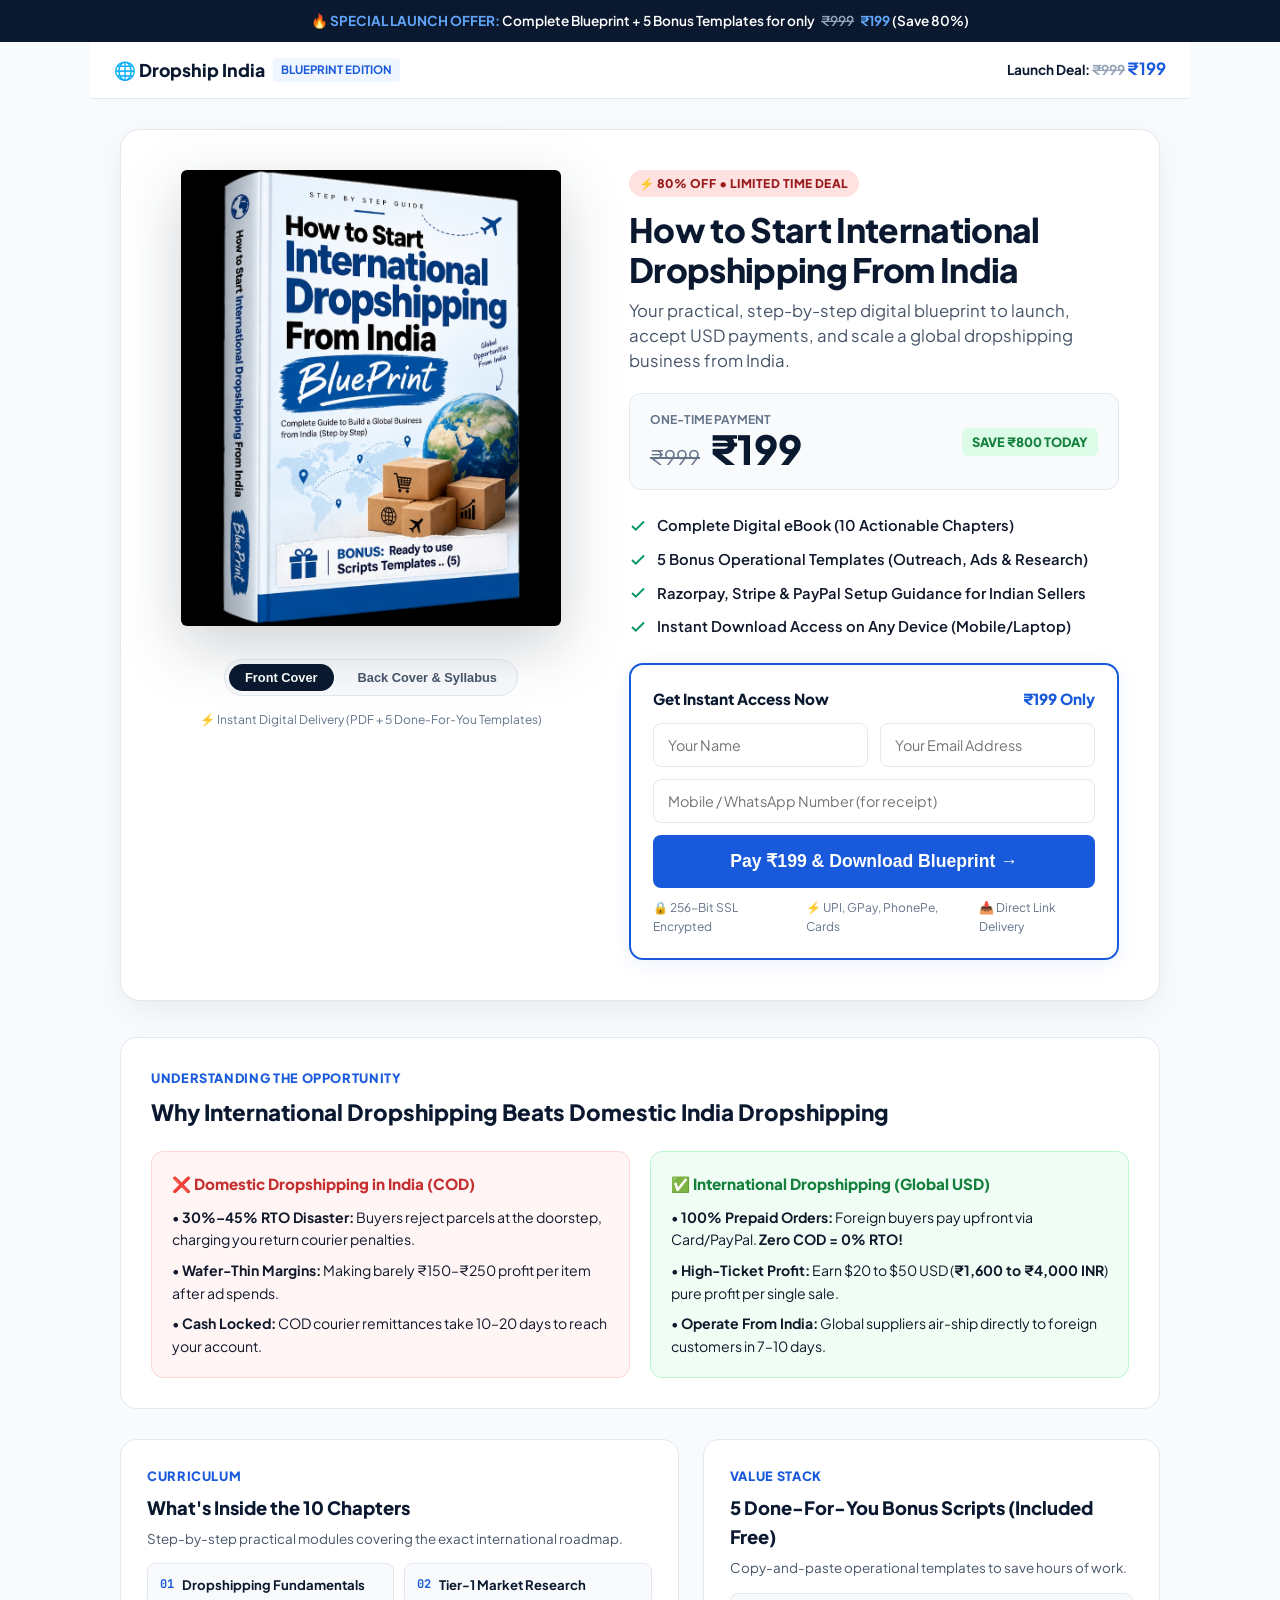
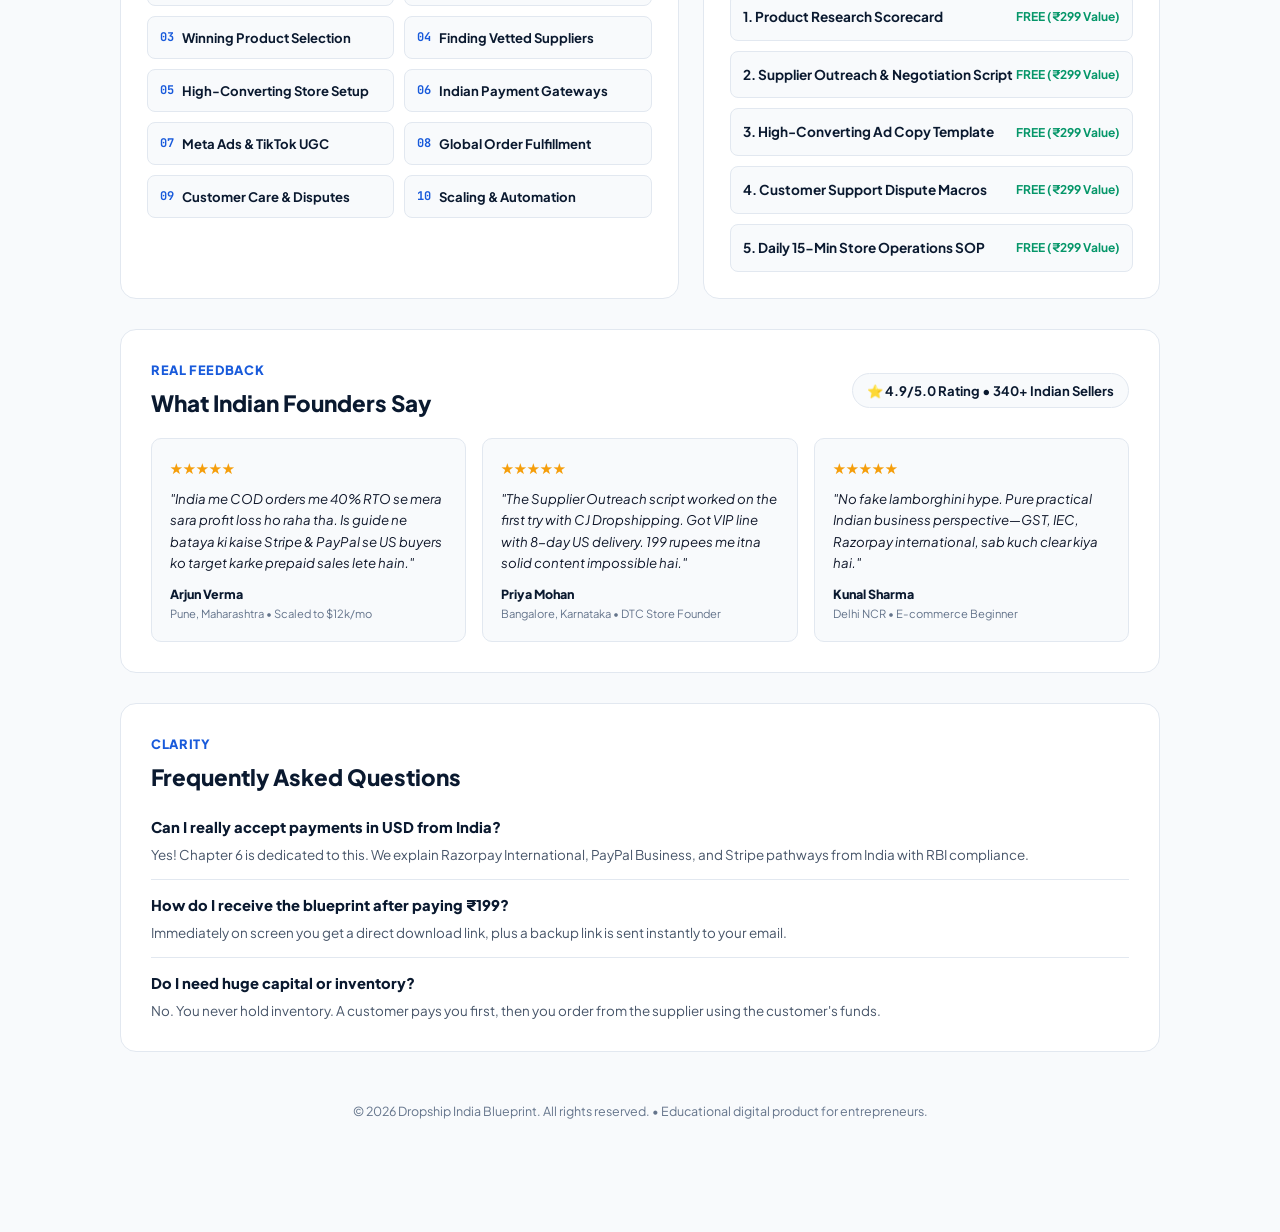
==== commit 52113f21: "chore: restore official price to 199 INR" ====
--- a/index.html
+++ b/index.html
@@ -512,7 +512,7 @@
 
   <!-- Top Deal Ribbon -->
   <div class="top-banner">
-    🔥 <strong>SPECIAL TEST OFFER:</strong> Complete Blueprint + 5 Bonus Templates for only <del>₹999</del> <strong>₹1</strong>
+    🔥 <strong>SPECIAL LAUNCH OFFER:</strong> Complete Blueprint + 5 Bonus Templates for only <del>₹999</del> <strong>₹199</strong> (Save 80%)
   </div>
 
   <!-- Header -->
@@ -522,7 +522,7 @@
       <span class="brand-tag">Blueprint Edition</span>
     </div>
     <div style="font-size: 0.85rem; font-weight: 700; color: var(--navy);">
-      Test Deal: <del style="color:#94a3b8;">₹999</del> <span style="color:var(--blue); font-size:1.05rem;">₹1</span>
+      Launch Deal: <del style="color:#94a3b8;">₹999</del> <span style="color:var(--blue); font-size:1.05rem;">₹199</span>
     </div>
   </nav>
 
@@ -547,7 +547,7 @@
 
       <!-- Info & Direct Buy Column -->
       <div class="product-info-col">
-        <div class="deal-badge">⚡ TEST DEAL • ₹1 ONLY</div>
+        <div class="deal-badge">⚡ 80% OFF • LIMITED TIME DEAL</div>
         
         <h1 class="product-title">How to Start International Dropshipping From India</h1>
         <p class="product-subtitle">
@@ -560,10 +560,10 @@
             <div style="font-size: 0.75rem; font-weight: 700; color: var(--text-light); text-transform: uppercase;">One-Time Payment</div>
             <div class="price-left">
               <span class="price-cut">₹999</span>
-              <span class="price-current">₹1</span>
+              <span class="price-current">₹199</span>
             </div>
           </div>
-          <span class="save-tag">SAVE ₹998 TODAY</span>
+          <span class="save-tag">SAVE ₹800 TODAY</span>
         </div>
 
         <!-- Inclusions Checklist -->
@@ -590,7 +590,7 @@
         <div class="buy-form-box">
           <div class="form-heading">
             <span>Get Instant Access Now</span>
-            <span style="color: var(--blue);">₹1 Only</span>
+            <span style="color: var(--blue);">₹199 Only</span>
           </div>
 
           <form id="instantBuyForm" onsubmit="processPayment(event)">
@@ -601,7 +601,7 @@
             <input type="tel" id="custPhone" class="form-field" placeholder="Mobile / WhatsApp Number (for receipt)" style="margin-bottom: 12px;" required>
 
             <button type="submit" class="pay-btn" id="payButton">
-              Pay ₹1 & Download Blueprint &rarr;
+              Pay ₹199 & Download Blueprint &rarr;
             </button>
           </form>
 
@@ -831,7 +831,7 @@
     // Connected to your Live Razorpay Account:
     window.RAZORPAY_CONFIG = {
       key_id: "rzp_live_TbXpMHWLFUG29I", // Your Live Razorpay Key
-      amount: 100,                      // 100 paise = ₹1 (Testing Mode)
+      amount: 19900,                    // 19900 paise = ₹199
       currency: "INR",
       name: "Dropship India",
       description: "International Dropshipping Blueprint (PDF + 5 Bonuses)",
@@ -878,7 +878,7 @@
       try {
         if (typeof window.fbq === 'function') {
           window.fbq('track', 'InitiateCheckout', {
-            value: 1.00,
+            value: 199.00,
             currency: 'INR',
             content_name: 'International Dropshipping Blueprint (PDF + 5 Bonuses)',
             content_type: 'product',
@@ -918,7 +918,7 @@
         script.onerror = () => {
           alert("Could not load Razorpay SDK. Please check your internet connection.");
           btn.disabled = false;
-          btn.textContent = "Pay ₹1 & Download Blueprint →";
+          btn.textContent = "Pay ₹199 & Download Blueprint →";
         };
         document.body.appendChild(script);
       } else {
@@ -945,7 +945,7 @@
           },
           handler: async function (response) {
             btn.disabled = false;
-            btn.textContent = "Pay ₹1 & Download Blueprint →";
+            btn.textContent = "Pay ₹199 & Download Blueprint →";
 
             const purchaseEventId = 'ev_pur_' + (response.razorpay_payment_id || Date.now());
 
@@ -953,7 +953,7 @@
             try {
               if (typeof window.fbq === 'function') {
                 window.fbq('track', 'Purchase', {
-                  value: 1.00,
+                  value: 199.00,
                   currency: 'INR',
                   content_name: 'International Dropshipping Blueprint (PDF + 5 Bonuses)',
                   content_type: 'product',
@@ -988,7 +988,7 @@
           modal: {
             ondismiss: function () {
               btn.disabled = false;
-              btn.textContent = "Pay ₹1 & Download Blueprint →";
+              btn.textContent = "Pay ₹199 & Download Blueprint →";
             }
           }
         };
@@ -997,7 +997,7 @@
         rzp.on('payment.failed', function (failedRes) {
           alert('Payment was not completed: ' + (failedRes.error.description || 'Cancelled'));
           btn.disabled = false;
-          btn.textContent = "Pay ₹1 & Download Blueprint →";
+          btn.textContent = "Pay ₹199 & Download Blueprint →";
         });
         rzp.open();
 
@@ -1005,16 +1005,16 @@
         console.error("Razorpay Launch Error:", err);
         alert("Could not launch Razorpay: " + err.message);
         btn.disabled = false;
-        btn.textContent = "Pay ₹1 & Download Blueprint →";
+        btn.textContent = "Pay ₹199 & Download Blueprint →";
       }
     }
 
     function finishOrder(name, email, payId) {
       const btn = document.getElementById('payButton');
       btn.disabled = false;
-      btn.textContent = "Pay ₹1 & Download Blueprint →";
+      btn.textContent = "Pay ₹199 & Download Blueprint →";
       document.getElementById('orderMsg').innerHTML = `
-        Thank you <strong>${name}</strong>! Your transaction <code>${payId}</code> of <strong>₹1</strong> is verified. Click <strong>"Open Link"</strong> below to access your digital product.
+        Thank you <strong>${name}</strong>! Your transaction <code>${payId}</code> of <strong>₹199</strong> is verified. Click <strong>"Open Link"</strong> below to access your digital product.
       `;
       document.getElementById('successModal').classList.add('open');
     }
